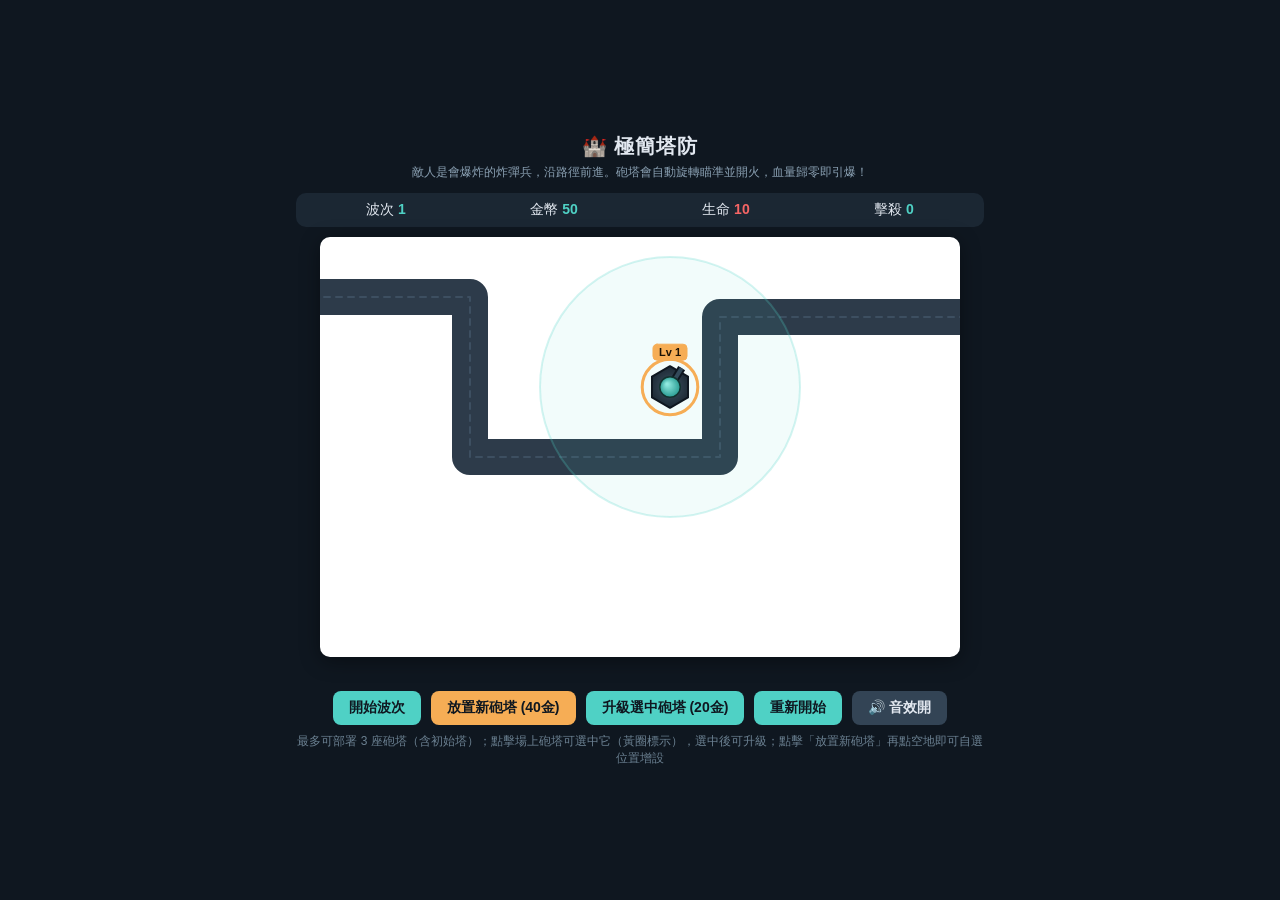
==== index.html @ 976ffeed "feat: modular game structure" ====
<!DOCTYPE html>
<html lang="zh-Hant">
<head>
  <meta charset="UTF-8">
  <meta name="viewport" content="width=device-width, initial-scale=1.0">
  <title>極簡塔防 Mini Tower Defense</title>
  <link rel="stylesheet" href="./css/style.css">
</head>
<body>
  <div id="wrap">
    <h1>🏰 極簡塔防</h1>
    <div id="sub">敵人是會爆炸的炸彈兵，沿路徑前進。砲塔會自動旋轉瞄準並開火，血量歸零即引爆！</div>
    <div id="hud">
      <span>波次 <b id="waveDisplay">1</b></span>
      <span>金幣 <b id="goldDisplay">50</b></span>
      <span class="lives">生命 <b id="livesDisplay">10</b></span>
      <span>擊殺 <b id="killDisplay">0</b></span>
    </div>
    <canvas id="game" width="640" height="420"></canvas>
    <div id="placeMsg"></div>
    <div id="controls">
      <button id="startWaveBtn">開始波次</button>
      <button id="placeTowerBtn" class="secondary">放置新砲塔 (40金)</button>
      <button id="upgradeBtn">升級選中砲塔 (20金)</button>
      <button id="restartBtn">重新開始</button>
      <button id="soundBtn" class="ghost">🔊 音效開</button>
    </div>
    <div class="hint">最多可部署 3 座砲塔（含初始塔）；點擊場上砲塔可選中它（黃圈標示），選中後可升級；點擊「放置新砲塔」再點空地即可自選位置增設</div>
  </div>

  <div id="overlay">
    <h2 id="overTitle">遊戲結束</h2>
    <p id="overText">你的基地被攻破了！</p>
    <button id="overRestart">再玩一次</button>
  </div>

  <script type="module" src="./js/main.js"></script>
</body>
</html>
---- css/style.css ----
:root {
  --bg: #0f1720;
  --panel: #1b2733;
  --accent: #4fd1c5;
  --accent2: #f6ad55;
  --danger: #f56565;
  --text: #e2e8f0;
  --grid: #ffffff;
}

* {
  box-sizing: border-box;
}

html, body {
  margin: 0;
  padding: 0;
  height: 100%;
  background: var(--bg);
  color: var(--text);
  font-family: -apple-system, BlinkMacSystemFont, "Segoe UI", "PingFang TC", "Microsoft JhengHei", sans-serif;
  display: flex;
  align-items: center;
  justify-content: center;
}

#wrap {
  display: flex;
  flex-direction: column;
  align-items: center;
  padding: 16px;
  width: 100%;
  max-width: 720px;
}

h1 {
  font-size: 20px;
  margin: 0 0 4px 0;
  letter-spacing: 1px;
}

#sub {
  font-size: 12px;
  color: #8aa0b2;
  margin-bottom: 12px;
  text-align: center;
}

#hud {
  display: flex;
  gap: 16px;
  margin-bottom: 10px;
  font-size: 14px;
  background: var(--panel);
  padding: 8px 16px;
  border-radius: 10px;
  width: 100%;
  justify-content: space-around;
  flex-wrap: wrap;
}

#hud span b {
  color: var(--accent);
}

#hud .lives b {
  color: var(--danger);
}

canvas {
  background: var(--grid);
  border-radius: 10px;
  max-width: 100%;
  box-shadow: 0 4px 20px rgba(0, 0, 0, 0.4);
  touch-action: none;
  cursor: pointer;
}

canvas.placing {
  cursor: crosshair;
}

#controls {
  margin-top: 12px;
  display: flex;
  gap: 10px;
  align-items: center;
  flex-wrap: wrap;
  justify-content: center;
}

button {
  background: var(--accent);
  color: #0f1720;
  border: none;
  padding: 8px 16px;
  border-radius: 8px;
  font-weight: bold;
  cursor: pointer;
  font-size: 14px;
}

button.secondary {
  background: var(--accent2);
}

button.ghost {
  background: #334455;
  color: var(--text);
}

button:hover {
  opacity: 0.9;
}

button:disabled {
  background: #3a4a58;
  color: #8aa0b2;
  cursor: not-allowed;
}

#placeMsg {
  font-size: 12px;
  color: var(--accent2);
  min-height: 16px;
  margin-top: 6px;
  text-align: center;
}

#overlay {
  position: fixed;
  inset: 0;
  background: rgba(0, 0, 0, 0.75);
  display: none;
  align-items: center;
  justify-content: center;
  flex-direction: column;
  z-index: 10;
  text-align: center;
  padding: 20px;
}

#overlay h2 {
  font-size: 28px;
  margin-bottom: 8px;
}

#overlay p {
  color: #a0b4c4;
  margin-bottom: 16px;
}

.hint {
  font-size: 12px;
  color: #6b8091;
  margin-top: 8px;
  text-align: center;
}
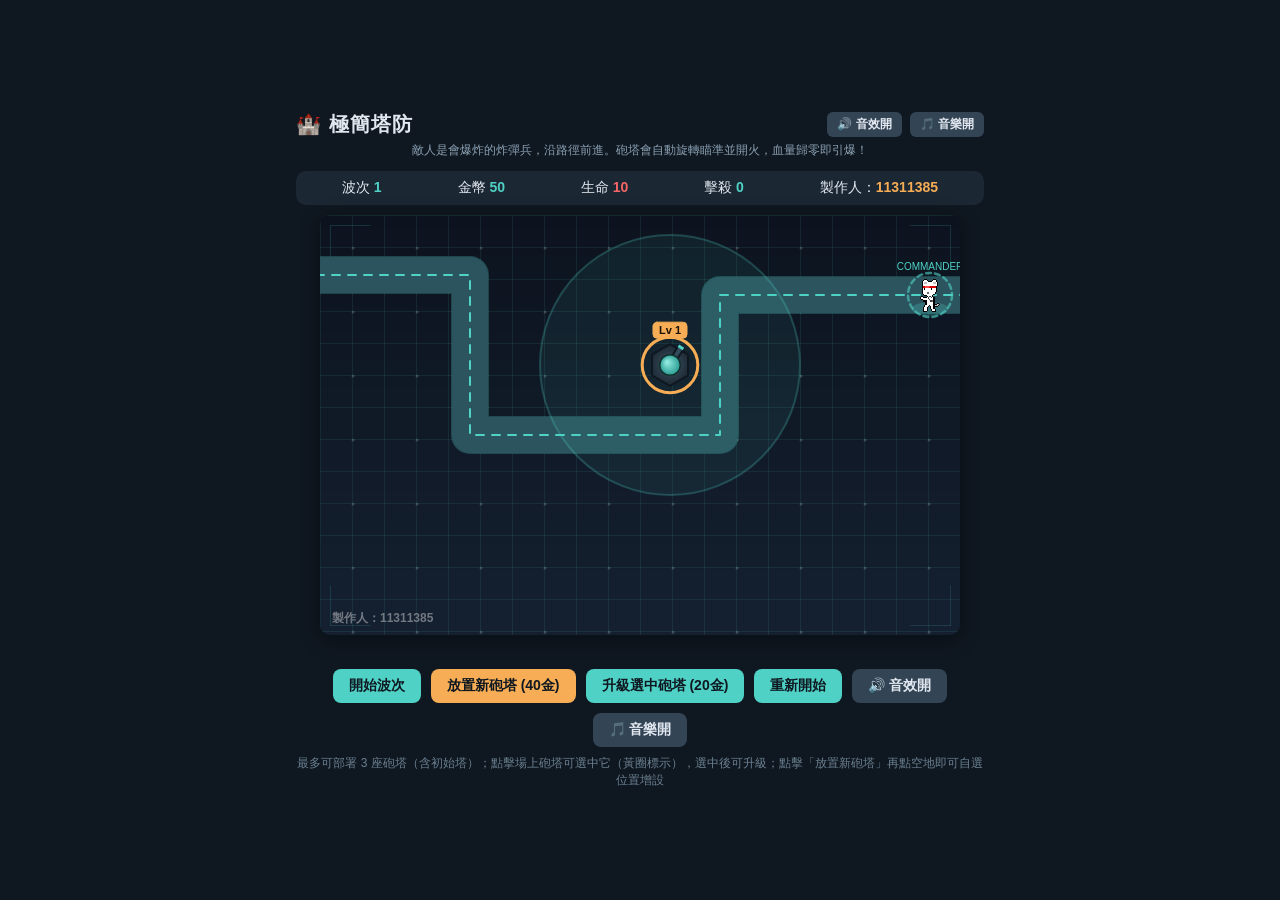
==== commit aacc228f: "feat: reskin with sprite sheets and audio" ====
--- a/index.html
+++ b/index.html
@@ -4,27 +4,46 @@
   <meta charset="UTF-8">
   <meta name="viewport" content="width=device-width, initial-scale=1.0">
   <title>極簡塔防 Mini Tower Defense</title>
-  <link rel="stylesheet" href="./css/style.css">
+  <link rel="stylesheet" href="css/style.css">
 </head>
 <body>
   <div id="wrap">
-    <h1>🏰 極簡塔防</h1>
+    <div id="topBar">
+      <h1>🏰 極簡塔防</h1>
+      <div id="audioControls">
+        <button id="soundToggleBtn" class="ghost mini-btn" title="切換音效">🔊 音效開</button>
+        <button id="musicToggleBtn" class="ghost mini-btn" title="切換音樂">🎵 音樂開</button>
+      </div>
+    </div>
     <div id="sub">敵人是會爆炸的炸彈兵，沿路徑前進。砲塔會自動旋轉瞄準並開火，血量歸零即引爆！</div>
+    
     <div id="hud">
       <span>波次 <b id="waveDisplay">1</b></span>
       <span>金幣 <b id="goldDisplay">50</b></span>
       <span class="lives">生命 <b id="livesDisplay">10</b></span>
       <span>擊殺 <b id="killDisplay">0</b></span>
+      <span class="producer-tag">製作人：<b>11311385</b></span>
     </div>
-    <canvas id="game" width="640" height="420"></canvas>
+
+    <div id="canvasContainer">
+      <canvas id="game" width="640" height="420"></canvas>
+      <div id="loadingOverlay">
+        <div class="spinner"></div>
+        <div id="loadingText">資源載入中... 0%</div>
+      </div>
+    </div>
+    
     <div id="placeMsg"></div>
+    
     <div id="controls">
       <button id="startWaveBtn">開始波次</button>
       <button id="placeTowerBtn" class="secondary">放置新砲塔 (40金)</button>
       <button id="upgradeBtn">升級選中砲塔 (20金)</button>
       <button id="restartBtn">重新開始</button>
       <button id="soundBtn" class="ghost">🔊 音效開</button>
+      <button id="musicBtn" class="ghost">🎵 音樂開</button>
     </div>
+
     <div class="hint">最多可部署 3 座砲塔（含初始塔）；點擊場上砲塔可選中它（黃圈標示），選中後可升級；點擊「放置新砲塔」再點空地即可自選位置增設</div>
   </div>
 
@@ -34,6 +53,6 @@
     <button id="overRestart">再玩一次</button>
   </div>
 
-  <script type="module" src="./js/main.js"></script>
+  <script type="module" src="js/main.js"></script>
 </body>
 </html>
--- a/css/style.css
+++ b/css/style.css
@@ -33,10 +33,29 @@
   max-width: 720px;
 }
 
+#topBar {
+  display: flex;
+  justify-content: space-between;
+  align-items: center;
+  width: 100%;
+  margin-bottom: 4px;
+}
+
 h1 {
   font-size: 20px;
-  margin: 0 0 4px 0;
+  margin: 0;
   letter-spacing: 1px;
+}
+
+#audioControls {
+  display: flex;
+  gap: 8px;
+}
+
+.mini-btn {
+  padding: 4px 10px !important;
+  font-size: 12px !important;
+  border-radius: 6px !important;
 }
 
 #sub {
@@ -56,6 +75,7 @@
   border-radius: 10px;
   width: 100%;
   justify-content: space-around;
+  align-items: center;
   flex-wrap: wrap;
 }
 
@@ -67,17 +87,62 @@
   color: var(--danger);
 }
 
+#hud .producer-tag b {
+  color: var(--accent2);
+}
+
+#canvasContainer {
+  position: relative;
+  width: 100%;
+  max-width: 640px;
+  display: flex;
+  justify-content: center;
+}
+
 canvas {
-  background: var(--grid);
+  background: #0f1720;
   border-radius: 10px;
   max-width: 100%;
   box-shadow: 0 4px 20px rgba(0, 0, 0, 0.4);
   touch-action: none;
   cursor: pointer;
+  display: block;
 }
 
 canvas.placing {
   cursor: crosshair;
+}
+
+#loadingOverlay {
+  position: absolute;
+  inset: 0;
+  background: rgba(15, 23, 32, 0.88);
+  border-radius: 10px;
+  display: none;
+  flex-direction: column;
+  align-items: center;
+  justify-content: center;
+  gap: 12px;
+  z-index: 5;
+}
+
+.spinner {
+  width: 36px;
+  height: 36px;
+  border: 4px solid rgba(79, 209, 197, 0.2);
+  border-top-color: var(--accent);
+  border-radius: 50%;
+  animation: spin 0.8s linear infinite;
+}
+
+@keyframes spin {
+  to { transform: rotate(360deg); }
+}
+
+#loadingText {
+  font-size: 14px;
+  color: var(--accent);
+  font-weight: bold;
 }
 
 #controls {
@@ -98,6 +163,8 @@
   font-weight: bold;
   cursor: pointer;
   font-size: 14px;
+  transition: opacity 0.15s ease, transform 0.1s ease;
+  user-select: none;
 }
 
 button.secondary {
@@ -111,12 +178,18 @@
 
 button:hover {
   opacity: 0.9;
+  transform: translateY(-1px);
+}
+
+button:active {
+  transform: translateY(0);
 }
 
 button:disabled {
   background: #3a4a58;
   color: #8aa0b2;
   cursor: not-allowed;
+  transform: none;
 }
 
 #placeMsg {
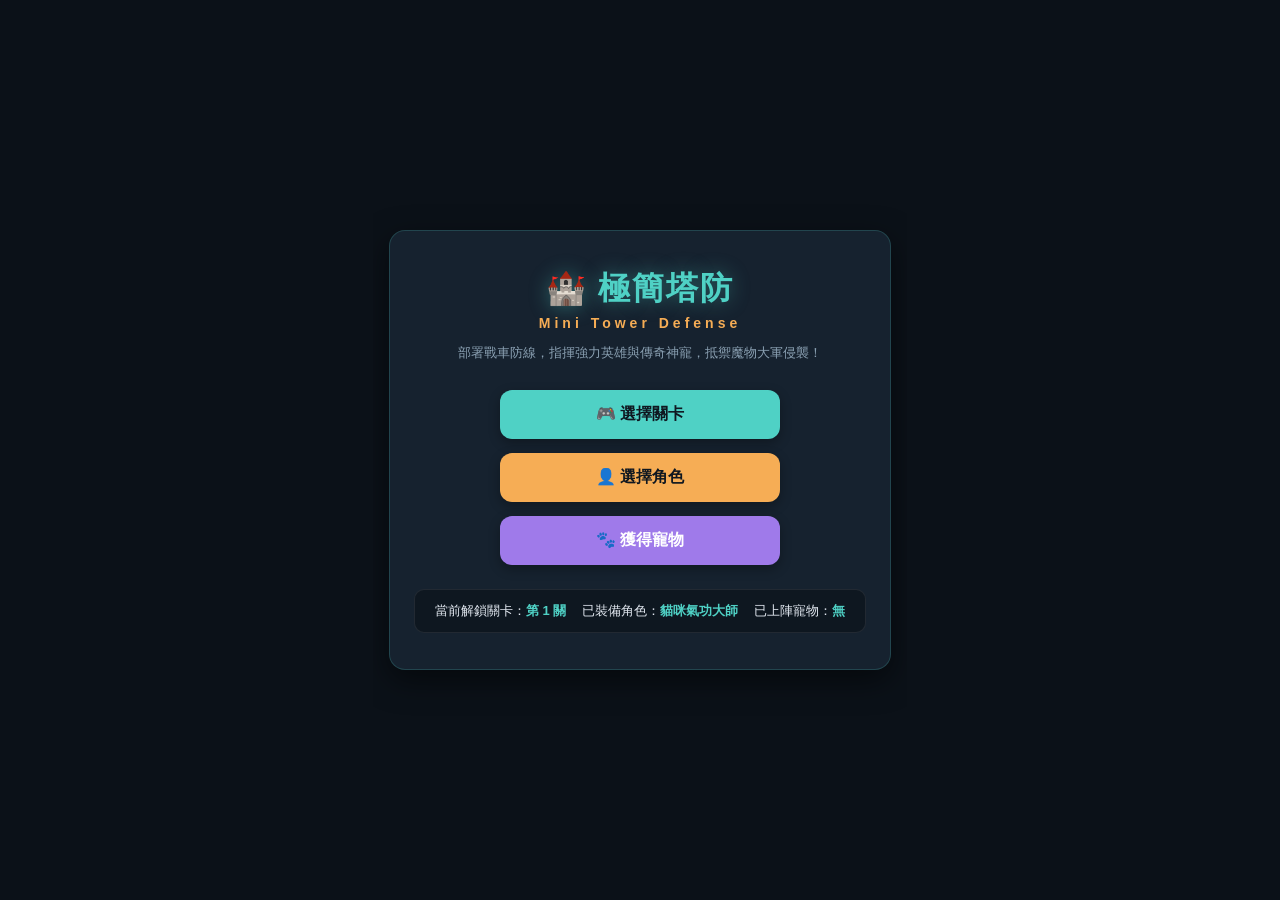
==== commit 5a0b4070: "feat: add main menu, 6 levels with Road_test routes, 6 selectable characters, pet unlock system, and" ====
--- a/index.html
+++ b/index.html
@@ -8,49 +8,116 @@
 </head>
 <body>
   <div id="wrap">
-    <div id="topBar">
-      <h1>🏰 極簡塔防</h1>
-      <div id="audioControls">
-        <button id="soundToggleBtn" class="ghost mini-btn" title="切換音效">🔊 音效開</button>
-        <button id="musicToggleBtn" class="ghost mini-btn" title="切換音樂">🎵 音樂開</button>
+    
+    <!-- 主畫面 (Main Menu) -->
+    <div id="mainMenu" class="screen-view active">
+      <div class="menu-hero">
+        <h1 class="game-title">🏰 極簡塔防</h1>
+        <div class="game-subtitle">Mini Tower Defense</div>
+        <p class="menu-desc">部署戰車防線，指揮強力英雄與傳奇神寵，抵禦魔物大軍侵襲！</p>
+      </div>
+
+      <div class="menu-buttons">
+        <button id="menuLevelBtn" class="menu-btn primary-btn">🎮 選擇關卡</button>
+        <button id="menuCharBtn" class="menu-btn secondary-btn">👤 選擇角色</button>
+        <button id="menuPetBtn" class="menu-btn pet-btn">🐾 獲得寵物</button>
+      </div>
+
+      <div id="menuStats" class="menu-stats-card">
+        <div>當前解鎖關卡：<b id="statsUnlockedLevel">第 1 關</b></div>
+        <div>已裝備角色：<b id="statsCurrentChar">貓咪氣功大師</b></div>
+        <div>已上陣寵物：<b id="statsCurrentPet">無</b></div>
       </div>
     </div>
-    <div id="sub">敵人是會爆炸的炸彈兵，沿路徑前進。砲塔會自動旋轉瞄準並開火，血量歸零即引爆！</div>
-    
-    <div id="hud">
-      <span>波次 <b id="waveDisplay">1</b></span>
-      <span>金幣 <b id="goldDisplay">50</b></span>
-      <span class="lives">生命 <b id="livesDisplay">10</b></span>
-      <span>擊殺 <b id="killDisplay">0</b></span>
-      <span class="producer-tag">製作人：<b>11311385</b></span>
+
+    <!-- 戰鬥畫面 (Game Screen) -->
+    <div id="gameScreen" class="screen-view">
+      <div id="topBar">
+        <div class="top-left-controls">
+          <button id="backToMenuBtn" class="ghost mini-btn">⬅ 返回主選單</button>
+          <span id="currentLevelBadge" class="level-badge">第 1 關</span>
+        </div>
+        <div id="audioControls">
+          <button id="soundToggleBtn" class="ghost mini-btn" title="切換音效">🔊 音效開</button>
+          <button id="musicToggleBtn" class="ghost mini-btn" title="切換音樂">🎵 音樂開</button>
+        </div>
+      </div>
+      
+      <div id="hud">
+        <span>波次 <b id="waveDisplay">1</b>/<span id="maxWaveDisplay">5</span></span>
+        <span>金幣 <b id="goldDisplay">60</b></span>
+        <span class="lives">生命 <b id="livesDisplay">10</b></span>
+        <span>擊殺 <b id="killDisplay">0</b></span>
+        <span class="char-hud">指揮官：<b id="charHudName">貓咪大師</b></span>
+      </div>
+
+      <div id="canvasContainer">
+        <canvas id="game" width="640" height="420"></canvas>
+        <div id="loadingOverlay">
+          <div class="spinner"></div>
+          <div id="loadingText">資源載入中... 0%</div>
+        </div>
+      </div>
+      
+      <div id="placeMsg"></div>
+      
+      <div id="controls">
+        <button id="startWaveBtn">開始波次</button>
+        <button id="placeTowerBtn" class="secondary">放置新砲塔 (40金)</button>
+        <button id="upgradeBtn">升級選中砲塔 (20金)</button>
+        <button id="restartBtn">本關重新開始</button>
+        <button id="soundBtn" class="ghost">🔊 音效開</button>
+        <button id="musicBtn" class="ghost">🎵 音樂開</button>
+      </div>
+
+      <div class="hint">點擊場上砲塔可選中升級；點擊「放置新砲塔」再點空地即可自選部署（每關路線不同，請靈活擺位！）</div>
     </div>
 
-    <div id="canvasContainer">
-      <canvas id="game" width="640" height="420"></canvas>
-      <div id="loadingOverlay">
-        <div class="spinner"></div>
-        <div id="loadingText">資源載入中... 0%</div>
-      </div>
-    </div>
-    
-    <div id="placeMsg"></div>
-    
-    <div id="controls">
-      <button id="startWaveBtn">開始波次</button>
-      <button id="placeTowerBtn" class="secondary">放置新砲塔 (40金)</button>
-      <button id="upgradeBtn">升級選中砲塔 (20金)</button>
-      <button id="restartBtn">重新開始</button>
-      <button id="soundBtn" class="ghost">🔊 音效開</button>
-      <button id="musicBtn" class="ghost">🎵 音樂開</button>
-    </div>
-
-    <div class="hint">最多可部署 3 座砲塔（含初始塔）；點擊場上砲塔可選中它（黃圈標示），選中後可升級；點擊「放置新砲塔」再點空地即可自選位置增設</div>
   </div>
 
+  <!-- 關卡選擇彈窗 (Level Select Modal) -->
+  <div id="levelModal" class="modal-overlay">
+    <div class="modal-content">
+      <div class="modal-header">
+        <h2>🗺️ 選擇關卡</h2>
+        <button class="close-btn" id="closeLevelModal">✕</button>
+      </div>
+      <div id="levelGrid" class="level-grid"></div>
+    </div>
+  </div>
+
+  <!-- 角色選擇彈窗 (Character Select Modal) -->
+  <div id="charModal" class="modal-overlay">
+    <div class="modal-content large-modal">
+      <div class="modal-header">
+        <h2>👤 選擇角色</h2>
+        <button class="close-btn" id="closeCharModal">✕</button>
+      </div>
+      <div id="charGrid" class="char-grid"></div>
+    </div>
+  </div>
+
+  <!-- 寵物系統彈窗 (Pet Collection Modal) -->
+  <div id="petModal" class="modal-overlay">
+    <div class="modal-content large-modal">
+      <div class="modal-header">
+        <h2>🐾 獲得與裝備寵物</h2>
+        <button class="close-btn" id="closePetModal">✕</button>
+      </div>
+      <div class="pet-intro-tip">每通關 3 個關卡即可解鎖 1 隻神寵，獲得全隊屬性光環！</div>
+      <div id="petGrid" class="pet-grid"></div>
+    </div>
+  </div>
+
+  <!-- 結算彈窗 (Game Over / Victory) -->
   <div id="overlay">
     <h2 id="overTitle">遊戲結束</h2>
-    <p id="overText">你的基地被攻破了！</p>
-    <button id="overRestart">再玩一次</button>
+    <p id="overText">基地被攻破了！</p>
+    <div class="overlay-btn-group">
+      <button id="overNextLevel" class="primary-btn" style="display: none;">進入下一關 ➔</button>
+      <button id="overRestart" class="secondary">再玩一次</button>
+      <button id="overMenuBtn" class="ghost">返回主選單</button>
+    </div>
   </div>
 
   <script type="module" src="js/main.js"></script>
--- a/css/style.css
+++ b/css/style.css
@@ -1,11 +1,14 @@
 :root {
-  --bg: #0f1720;
-  --panel: #1b2733;
+  --bg: #0b1118;
+  --panel: #16222f;
+  --card-bg: #1c2b3a;
+  --card-hover: #24374a;
   --accent: #4fd1c5;
   --accent2: #f6ad55;
+  --pet-color: #ed8936;
   --danger: #f56565;
   --text: #e2e8f0;
-  --grid: #ffffff;
+  --text-muted: #8aa0b2;
 }
 
 * {
@@ -22,6 +25,7 @@
   display: flex;
   align-items: center;
   justify-content: center;
+  overflow-x: hidden;
 }
 
 #wrap {
@@ -30,21 +34,127 @@
   align-items: center;
   padding: 16px;
   width: 100%;
-  max-width: 720px;
-}
-
+  max-width: 760px;
+}
+
+.screen-view {
+  display: none;
+  width: 100%;
+  flex-direction: column;
+  align-items: center;
+}
+
+.screen-view.active {
+  display: flex;
+}
+
+/* 主畫面 Main Menu */
+#mainMenu {
+  background: var(--panel);
+  border-radius: 16px;
+  padding: 36px 24px;
+  box-shadow: 0 10px 30px rgba(0, 0, 0, 0.5);
+  border: 1px solid rgba(79, 209, 197, 0.2);
+  text-align: center;
+}
+
+.menu-hero {
+  margin-bottom: 28px;
+}
+
+.game-title {
+  font-size: 32px;
+  margin: 0;
+  color: var(--accent);
+  letter-spacing: 2px;
+  text-shadow: 0 0 20px rgba(79, 209, 197, 0.4);
+}
+
+.game-subtitle {
+  font-size: 14px;
+  color: var(--accent2);
+  font-weight: bold;
+  letter-spacing: 4px;
+  margin-top: 4px;
+}
+
+.menu-desc {
+  font-size: 13px;
+  color: var(--text-muted);
+  max-width: 440px;
+  margin: 12px auto 0;
+  line-height: 1.5;
+}
+
+.menu-buttons {
+  display: flex;
+  flex-direction: column;
+  gap: 14px;
+  width: 100%;
+  max-width: 280px;
+  margin-bottom: 24px;
+}
+
+.menu-btn {
+  padding: 14px 20px !important;
+  font-size: 16px !important;
+  border-radius: 12px !important;
+  box-shadow: 0 4px 12px rgba(0, 0, 0, 0.3);
+}
+
+.primary-btn {
+  background: var(--accent) !important;
+  color: #0f1720 !important;
+}
+
+.secondary-btn {
+  background: var(--accent2) !important;
+  color: #0f1720 !important;
+}
+
+.pet-btn {
+  background: #9f7aea !important;
+  color: #ffffff !important;
+}
+
+.menu-stats-card {
+  background: rgba(11, 17, 24, 0.6);
+  border-radius: 10px;
+  padding: 12px 20px;
+  font-size: 13px;
+  display: flex;
+  gap: 16px;
+  flex-wrap: wrap;
+  justify-content: center;
+  border: 1px solid rgba(255, 255, 255, 0.08);
+}
+
+.menu-stats-card b {
+  color: var(--accent);
+}
+
+/* 戰鬥畫面 HUD */
 #topBar {
   display: flex;
   justify-content: space-between;
   align-items: center;
   width: 100%;
-  margin-bottom: 4px;
-}
-
-h1 {
-  font-size: 20px;
-  margin: 0;
-  letter-spacing: 1px;
+  margin-bottom: 8px;
+}
+
+.top-left-controls {
+  display: flex;
+  align-items: center;
+  gap: 10px;
+}
+
+.level-badge {
+  background: #2b3947;
+  color: var(--accent2);
+  padding: 4px 10px;
+  border-radius: 6px;
+  font-weight: bold;
+  font-size: 13px;
 }
 
 #audioControls {
@@ -56,13 +166,6 @@
   padding: 4px 10px !important;
   font-size: 12px !important;
   border-radius: 6px !important;
-}
-
-#sub {
-  font-size: 12px;
-  color: #8aa0b2;
-  margin-bottom: 12px;
-  text-align: center;
 }
 
 #hud {
@@ -87,7 +190,7 @@
   color: var(--danger);
 }
 
-#hud .producer-tag b {
+#hud .char-hud b {
   color: var(--accent2);
 }
 
@@ -116,7 +219,7 @@
 #loadingOverlay {
   position: absolute;
   inset: 0;
-  background: rgba(15, 23, 32, 0.88);
+  background: rgba(15, 23, 32, 0.9);
   border-radius: 10px;
   display: none;
   flex-direction: column;
@@ -200,32 +303,265 @@
   text-align: center;
 }
 
-#overlay {
-  position: fixed;
-  inset: 0;
-  background: rgba(0, 0, 0, 0.75);
-  display: none;
-  align-items: center;
-  justify-content: center;
-  flex-direction: column;
-  z-index: 10;
-  text-align: center;
-  padding: 20px;
-}
-
-#overlay h2 {
-  font-size: 28px;
-  margin-bottom: 8px;
-}
-
-#overlay p {
-  color: #a0b4c4;
-  margin-bottom: 16px;
-}
-
 .hint {
   font-size: 12px;
   color: #6b8091;
   margin-top: 8px;
   text-align: center;
 }
+
+/* 彈窗 Modals */
+.modal-overlay {
+  position: fixed;
+  inset: 0;
+  background: rgba(0, 0, 0, 0.8);
+  display: none;
+  align-items: center;
+  justify-content: center;
+  z-index: 100;
+  padding: 16px;
+}
+
+.modal-overlay.active {
+  display: flex;
+}
+
+.modal-content {
+  background: var(--panel);
+  border-radius: 16px;
+  padding: 24px;
+  width: 100%;
+  max-width: 540px;
+  max-height: 90vh;
+  overflow-y: auto;
+  border: 1px solid rgba(79, 209, 197, 0.3);
+  box-shadow: 0 10px 40px rgba(0, 0, 0, 0.6);
+}
+
+.modal-content.large-modal {
+  max-width: 680px;
+}
+
+.modal-header {
+  display: flex;
+  justify-content: space-between;
+  align-items: center;
+  margin-bottom: 16px;
+}
+
+.modal-header h2 {
+  font-size: 20px;
+  margin: 0;
+  color: var(--accent);
+}
+
+.close-btn {
+  background: transparent;
+  color: var(--text-muted);
+  font-size: 20px;
+  padding: 4px 8px;
+  border-radius: 4px;
+}
+
+.close-btn:hover {
+  color: #ffffff;
+}
+
+/* 關卡選擇卡片 */
+.level-grid {
+  display: grid;
+  grid-template-columns: repeat(auto-fill, minmax(220px, 1fr));
+  gap: 12px;
+}
+
+.level-card {
+  background: var(--card-bg);
+  border-radius: 10px;
+  padding: 14px;
+  border: 1px solid rgba(255, 255, 255, 0.08);
+  display: flex;
+  flex-direction: column;
+  gap: 6px;
+  transition: transform 0.15s ease, border-color 0.15s ease;
+}
+
+.level-card.unlocked {
+  cursor: pointer;
+}
+
+.level-card.unlocked:hover {
+  transform: translateY(-2px);
+  border-color: var(--accent);
+  background: var(--card-hover);
+}
+
+.level-card.locked {
+  opacity: 0.5;
+  cursor: not-allowed;
+  filter: grayscale(0.8);
+}
+
+.level-title {
+  font-weight: bold;
+  font-size: 15px;
+  color: var(--accent);
+}
+
+.level-desc {
+  font-size: 12px;
+  color: var(--text-muted);
+  line-height: 1.4;
+}
+
+.level-waves {
+  font-size: 11px;
+  color: var(--accent2);
+}
+
+/* 角色選擇卡片 */
+.char-grid {
+  display: grid;
+  grid-template-columns: repeat(auto-fill, minmax(180px, 1fr));
+  gap: 12px;
+}
+
+.char-card {
+  background: var(--card-bg);
+  border-radius: 12px;
+  padding: 14px;
+  display: flex;
+  flex-direction: column;
+  align-items: center;
+  text-align: center;
+  gap: 8px;
+  border: 2px solid transparent;
+  cursor: pointer;
+  transition: transform 0.15s ease, border-color 0.15s ease;
+}
+
+.char-card:hover {
+  transform: translateY(-2px);
+  background: var(--card-hover);
+}
+
+.char-card.selected {
+  border-color: var(--accent);
+  background: rgba(79, 209, 197, 0.12);
+}
+
+.char-avatar-box {
+  width: 54px;
+  height: 54px;
+  background: rgba(0, 0, 0, 0.3);
+  border-radius: 10px;
+  display: flex;
+  align-items: center;
+  justify-content: center;
+  overflow: hidden;
+}
+
+.char-name {
+  font-weight: bold;
+  font-size: 14px;
+  color: var(--accent2);
+}
+
+.char-desc {
+  font-size: 11px;
+  color: var(--text-muted);
+  line-height: 1.3;
+}
+
+/* 寵物選擇卡片 */
+.pet-intro-tip {
+  font-size: 13px;
+  color: var(--accent2);
+  margin-bottom: 14px;
+  background: rgba(246, 173, 85, 0.1);
+  padding: 8px 12px;
+  border-radius: 8px;
+}
+
+.pet-grid {
+  display: grid;
+  grid-template-columns: repeat(auto-fill, minmax(190px, 1fr));
+  gap: 12px;
+}
+
+.pet-card {
+  background: var(--card-bg);
+  border-radius: 12px;
+  padding: 14px;
+  display: flex;
+  flex-direction: column;
+  align-items: center;
+  text-align: center;
+  gap: 8px;
+  border: 2px solid transparent;
+  transition: transform 0.15s ease;
+}
+
+.pet-card.unlocked {
+  cursor: pointer;
+}
+
+.pet-card.unlocked:hover {
+  transform: translateY(-2px);
+  background: var(--card-hover);
+}
+
+.pet-card.equipped {
+  border-color: #9f7aea;
+  background: rgba(159, 122, 234, 0.15);
+}
+
+.pet-card.locked {
+  opacity: 0.5;
+  filter: grayscale(0.9);
+  cursor: not-allowed;
+}
+
+.pet-name {
+  font-weight: bold;
+  font-size: 14px;
+  color: #9f7aea;
+}
+
+.pet-desc {
+  font-size: 11px;
+  color: var(--text-muted);
+  line-height: 1.3;
+}
+
+/* 結算彈窗 */
+#overlay {
+  position: fixed;
+  inset: 0;
+  background: rgba(0, 0, 0, 0.85);
+  display: none;
+  align-items: center;
+  justify-content: center;
+  flex-direction: column;
+  z-index: 200;
+  text-align: center;
+  padding: 20px;
+}
+
+#overlay h2 {
+  font-size: 28px;
+  margin-bottom: 8px;
+}
+
+#overlay p {
+  color: #a0b4c4;
+  margin-bottom: 20px;
+  max-width: 360px;
+  line-height: 1.5;
+}
+
+.overlay-btn-group {
+  display: flex;
+  gap: 12px;
+  flex-wrap: wrap;
+  justify-content: center;
+}
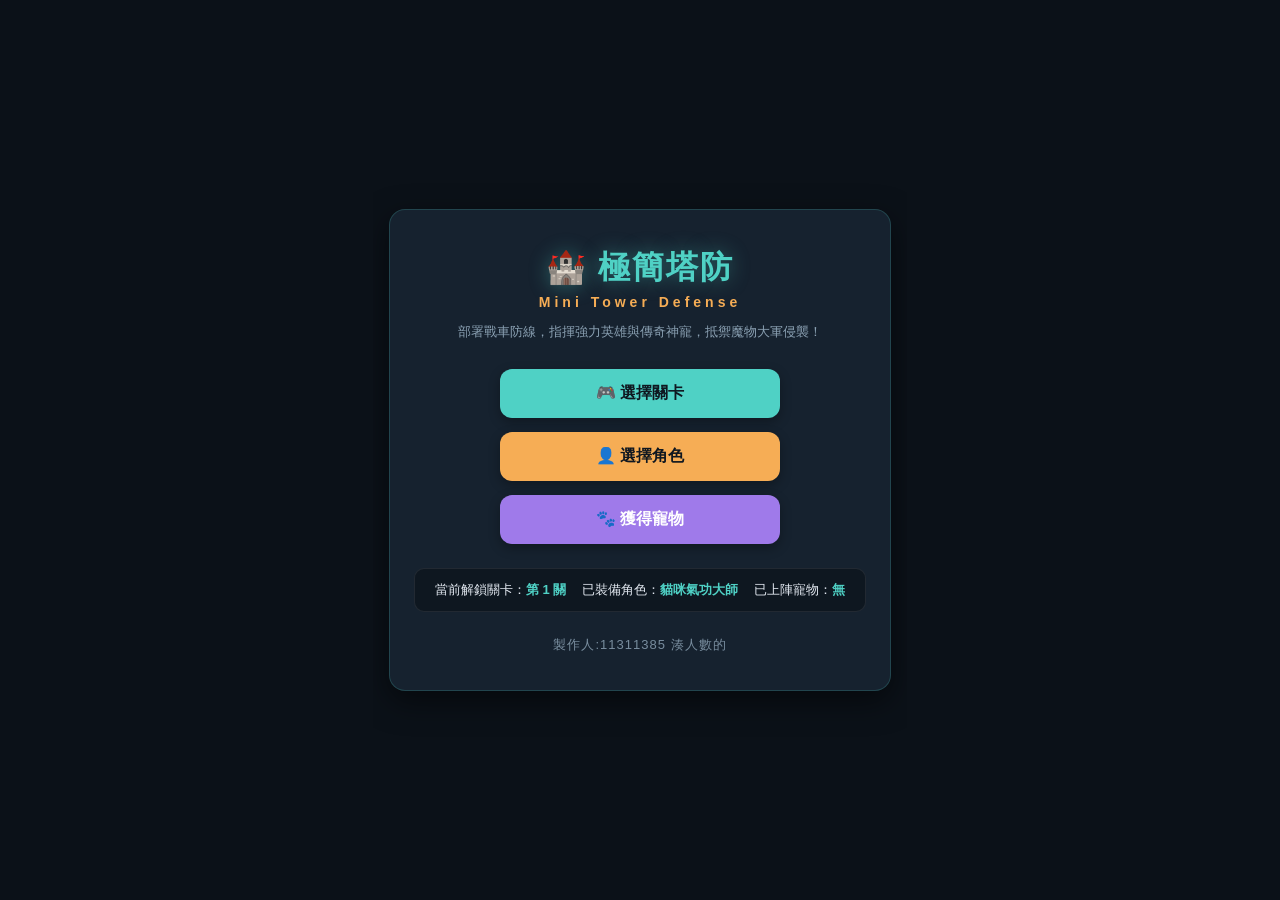
==== commit 5683d2ba: "feat: add producer footer in main menu" ====
--- a/index.html
+++ b/index.html
@@ -28,6 +28,8 @@
         <div>已裝備角色：<b id="statsCurrentChar">貓咪氣功大師</b></div>
         <div>已上陣寵物：<b id="statsCurrentPet">無</b></div>
       </div>
+
+      <div class="menu-footer">製作人:11311385 湊人數的</div>
     </div>
 
     <!-- 戰鬥畫面 (Game Screen) -->
--- a/css/style.css
+++ b/css/style.css
@@ -133,6 +133,14 @@
   color: var(--accent);
 }
 
+.menu-footer {
+  margin-top: 24px;
+  font-size: 13px;
+  color: var(--text-muted);
+  letter-spacing: 1px;
+  opacity: 0.85;
+}
+
 /* 戰鬥畫面 HUD */
 #topBar {
   display: flex;
